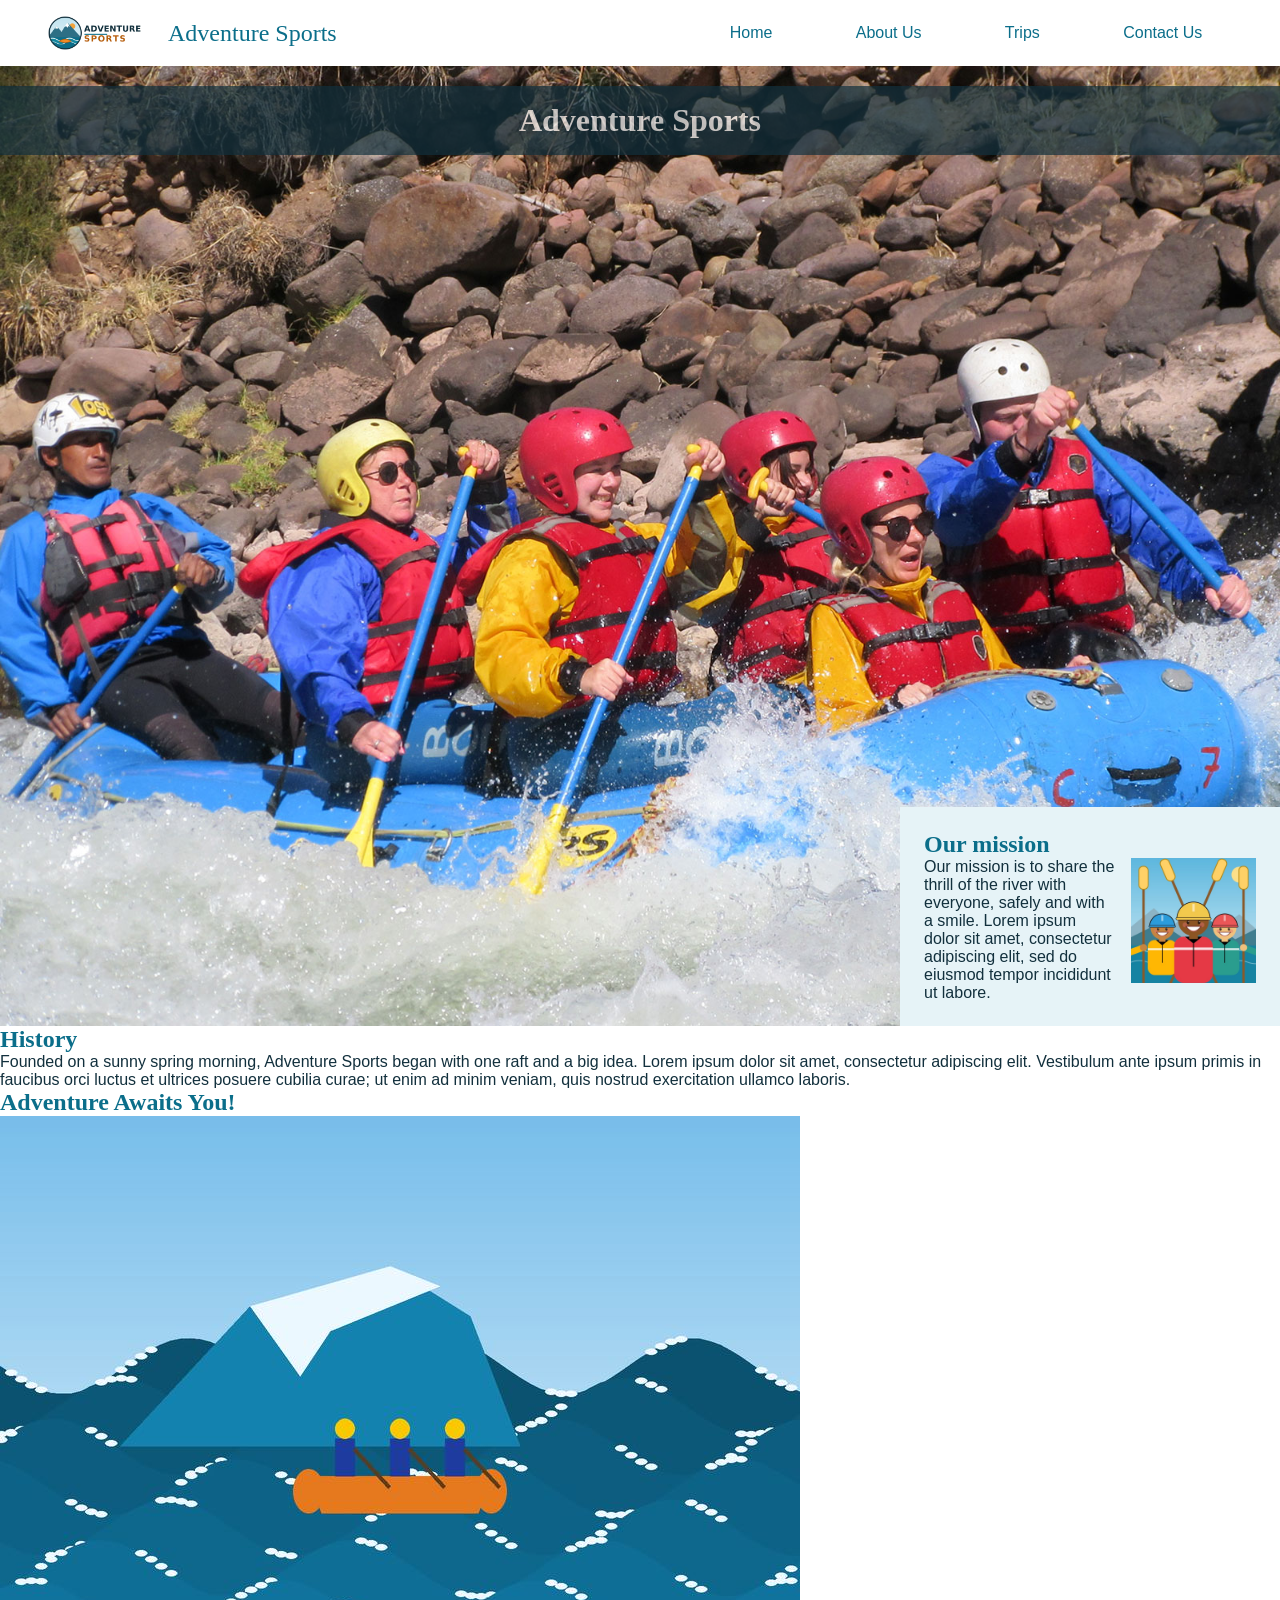
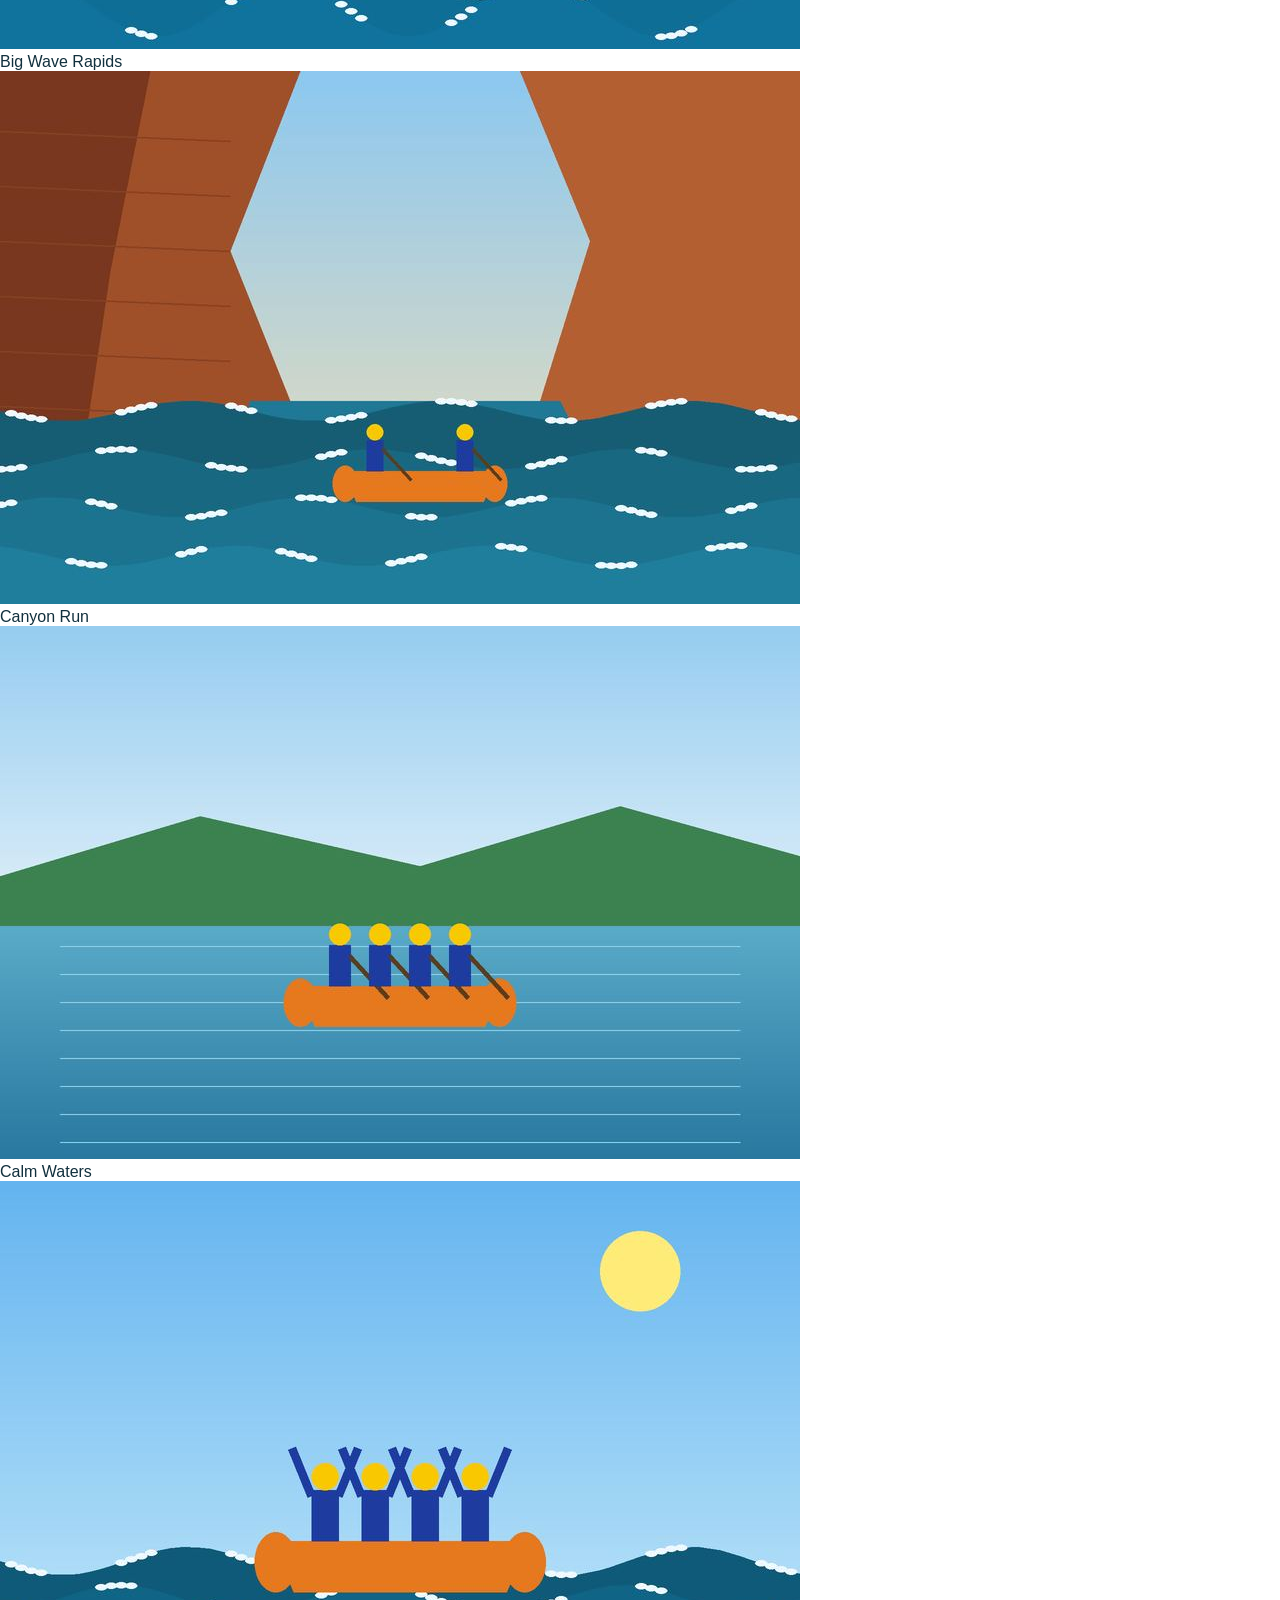
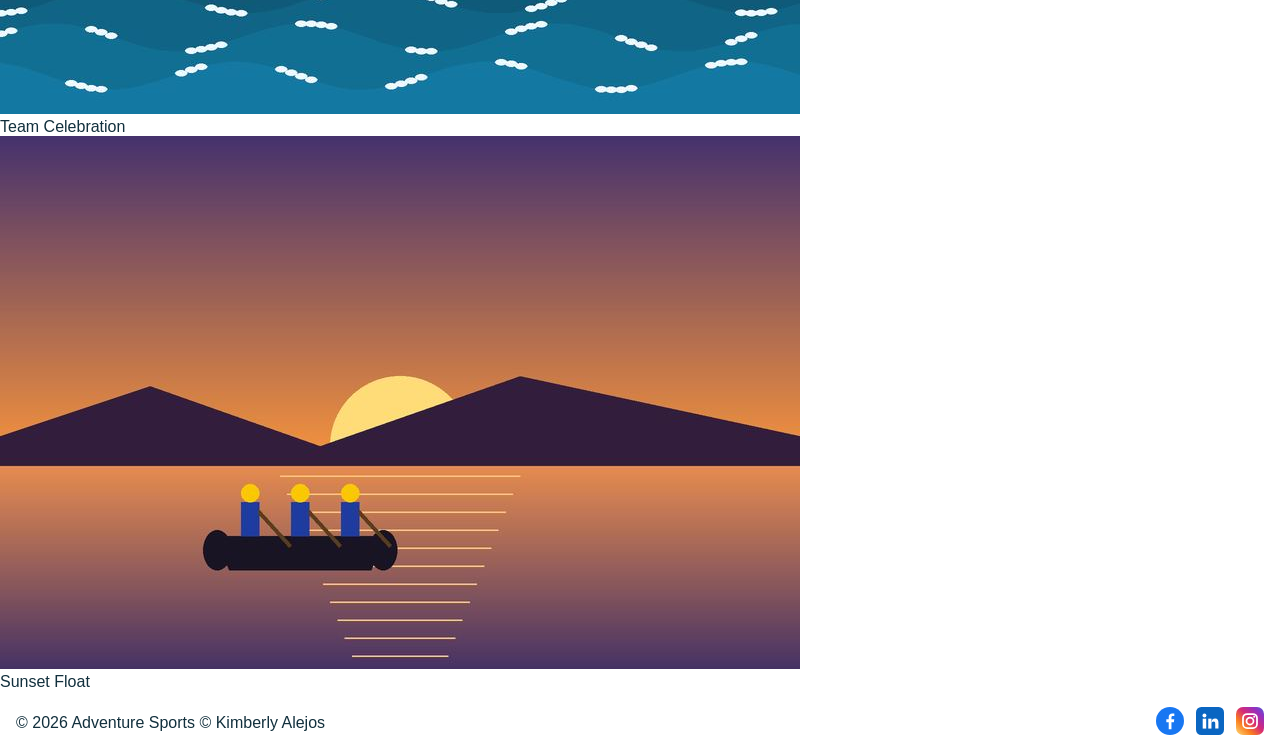
==== wwr/index.html @ a7f76878 "update" ====
<!DOCTYPE html>
<html lang="en">
<head>
  <meta charset="utf-8">
  <meta name="viewport" content="width=device-width, initial-scale=1">
  <title>Home | Adventure Sports</title>
  <meta name="description" content="Adventure Sports offers guided whitewater rafting trips with expert guides, thrilling rapids, and unforgettable river adventures for every skill level.">
  <meta name="author" content="Kimberly Alejos">
  <link rel="stylesheet" href="styles/rafting.css">
</head>
<body>
  <header>
    <img src="images/wwr-logo.png" alt="Adventure Sports logo">
    <div id="logo">Adventure Sports</div>
    <nav>
      <ul class="navigation">
        <li><a href="index.html">Home</a></li>
        <li><a href="about.html">About Us</a></li>
        <li><a href="trips.html">Trips</a></li>
        <li><a href="contact.html">Contact Us</a></li>
      </ul>
    </nav>
  </header>

  <main>
    <div class="hero">
      <img src="images/hero-rafting.jpg" alt="A group of rafters paddling through whitewater rapids">
      <h1>Adventure Sports</h1>
      <article>
        <h2> Our mission</h2>
        <img src="images/happy-rafters.jpg" alt="Smiling guests in helmets and life jackets holding their paddles after a river trip">
        <p>Our mission is to share the thrill of the river with everyone, safely and with a smile. Lorem ipsum dolor sit amet, consectetur adipiscing elit, sed do eiusmod tempor incididunt ut labore.</p>
      </article>
    </div>

    <section>
      <h2>History</h2>
      <p>Founded on a sunny spring morning, Adventure Sports began with one raft and a big idea. Lorem ipsum dolor sit amet, consectetur adipiscing elit. Vestibulum ante ipsum primis in faucibus orci luctus et ultrices posuere cubilia curae; ut enim ad minim veniam, quis nostrud exercitation ullamco laboris.</p>
    </section>

    <section>
      <h2>Adventure Awaits You!</h2>

      <figure>
        <img src="images/rafting-1.jpg" alt="Rafters navigating a large wave in the rapids">
        <figcaption>Big Wave Rapids</figcaption>
      </figure>

      <figure>
        <img src="images/rafting-2.jpg" alt="A guide steering a raft through a narrow canyon">
        <figcaption>Canyon Run</figcaption>
      </figure>

      <figure>
        <img src="images/rafting-3.jpg" alt="Guests paddling together on a calm stretch of river">
        <figcaption>Calm Waters</figcaption>
      </figure>

      <figure>
        <img src="images/rafting-4.jpg" alt="A group cheering after finishing a rafting trip">
        <figcaption>Team Celebration</figcaption>
      </figure>

      <figure>
        <img src="images/rafting-5.jpg" alt="A raft floating at sunset along the river">
        <figcaption>Sunset Float</figcaption>
      </figure>
    </section>
  </main>

  <footer>
    <p>© 2026 Adventure Sports © Kimberly Alejos</p>
    <nav class="socialmedia">
      <a href="https://facebook.com">
        <img src="images/facebook.svg" alt="Facebook icon">
      </a>
      <a href="https://linkedin.com">
        <img src="images/linkedin.svg" alt="LinkedIn icon">
      </a>
      <a href="https://instagram.com">
        <img src="images/instagram.svg" alt="Instagram icon">
      </a>
    </nav>
  </footer>
</body>
</html>
---- wwr/styles/rafting.css ----
* {
  margin: 0;
  padding: 0;
  box-sizing: border-box;
}

body {
  font-family: "Segoe UI", Roboto, Helvetica, Arial, sans-serif;
  color: #12303d;
}

header, main, footer {
  width: 100%
  max-width: 100%;
  margin: 0 auto;
}

h1, h2 {
  font-family: Georgia, "Times New Roman", serif;
  color: #0b6e8a;
}

h1 {
  position: absolute;
  top: 20px;
  width: 100%;
  padding: 16px;
  text-align: center;
  opacity: 0.7;
  background-color: #12303d;
  color: #fff;
}

header {
  display: grid;
  grid-template-columns: 120px 1fr 1fr;
  align-items: center;
  padding: 1rem 3rem;
}

header img {
  width: 100px;
}

header nav ul {
  display: flex;
  gap: 1.5rem;
  list-style: none;
}

header nav a {
  color: #0b6e8a;
  text-decoration: none;
}

header nav a:hover {
  text-decoration: underline;
}

#logo {
  font-family: Georgia, "Times New Roman", serif;
  font-size: 1.5rem;
  color: #0b6e8a;
}

.navigation {
  display: flex;
  list-style: none;
}

.navigation li {
  flex: 1 1 auto;
  text-align: center;
}

.navigation a {
  text-decoration: none;
  color: #0b6e8a;
}

.hero {
  position: relative;
}

.hero > img {
  display: block;
  width: 100%;
  height: auto;
}

.hero-text {
  position: absolute;
  top: 0;
  left: 0;
  width: 100%;
  padding: 0.5rem 1rem;
  text-align: center;
  background: #12303dcc;
}

.hero-text h1,
.hero-text h2 {
  position: static;
  margin: 0;
  color: #e6f3f7;
  font-family: Georgia, "Times New Roman", serif;
}

.hero-text h1 {
  font-size: 2.2rem;
  margin-bottom: 0.3rem;
}

.hero-text h2 {
  font-size: 1rem;
  font-weight: normal;
  line-height: 1.4;
}

.hero article {
  position: absolute;
  right: 0;
  bottom: 0;
  width: 380px;
  padding: 1.5rem;
  background-color: #e6f3f7;
  overflow: hidden;
}

.hero article img {
  display: block;
  float: right;
  width: 125px;
  height: auto;
  margin: 0 0 0.5rem 1rem;
}

footer {
  display: flex;
  justify-content: space-between;
  align-items: center;
  padding: 1rem;
}

.socialmedia {
  display: flex;
  gap: 0.75rem;
}

.socialmedia a {
  text-decoration: none;
}

.socialmedia img {
  width: 28px;
}

.contact-info,
.team {
  text-align: center;
  padding: 1rem;
}

.contact-info h1 {
  position: static;
  opacity: 1;
  background: none;
  padding: 0;
  color: #12303d;
}

.contact-grid {
  display: grid;
  grid-template-columns: 1fr 1fr;
  gap: 1rem;
}

.map iframe {
  width: 100%;
  height: 300px;
  border: 0;
}

.form form,
.purposes {
  display: grid;
  gap: 0.5rem;
}

.form input[type="text"],
.form input[type="email"],
.form textarea {
  width: 100%;
}

.team figure {
  display: inline-block;
  width: 150px;
  margin: 0 1rem;
}

.team img {
  width: 100%;
}
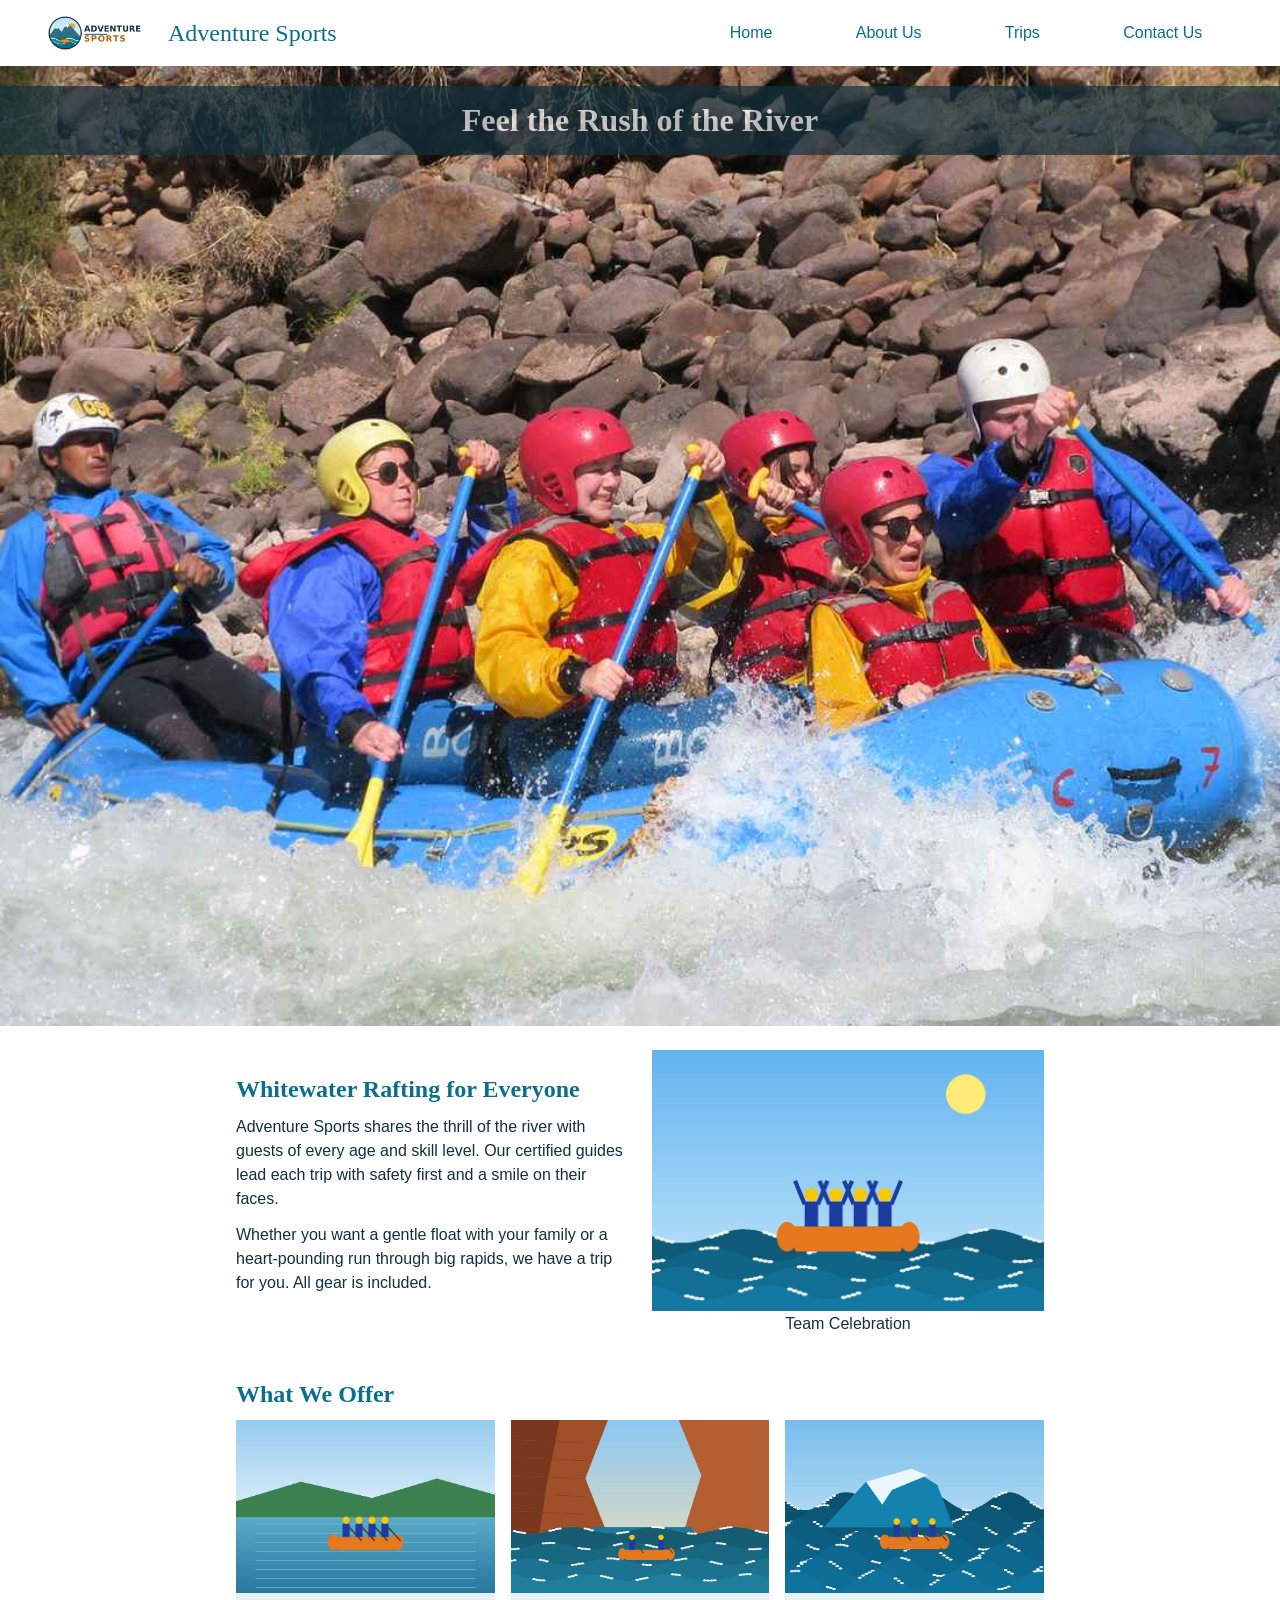
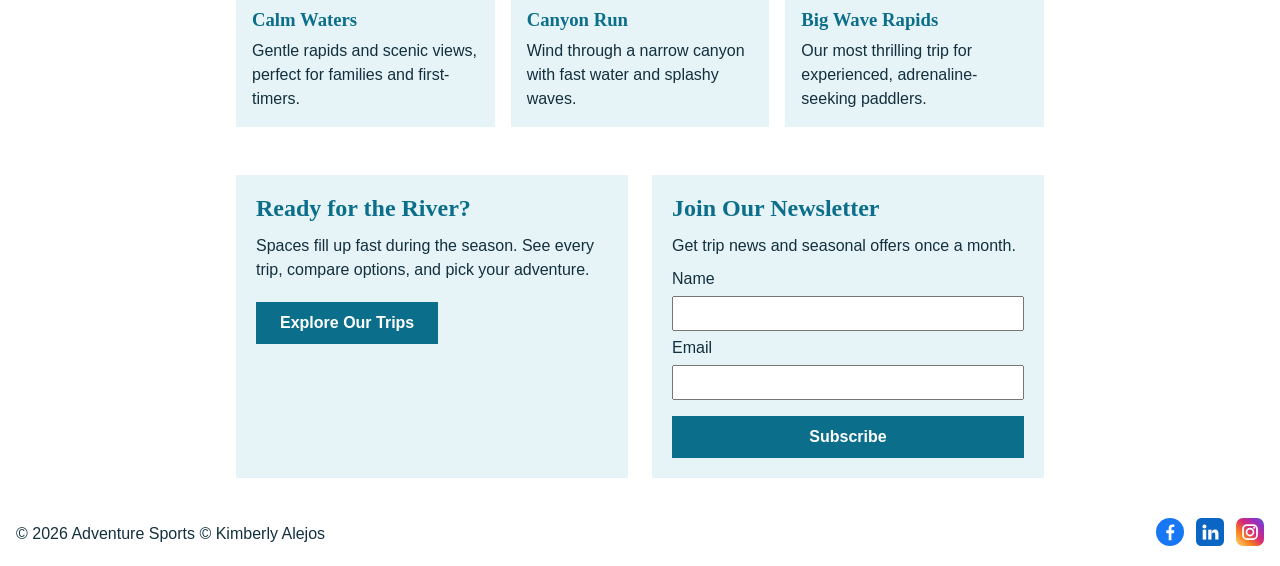
==== commit 77fcb466: "update" ====
--- a/wwr/index.html
+++ b/wwr/index.html
@@ -22,51 +22,78 @@
     </nav>
   </header>
 
-  <main>
+ <main>
     <div class="hero">
       <img src="images/hero-rafting.jpg" alt="A group of rafters paddling through whitewater rapids">
-      <h1>Adventure Sports</h1>
-      <article>
-        <h2> Our mission</h2>
-        <img src="images/happy-rafters.jpg" alt="Smiling guests in helmets and life jackets holding their paddles after a river trip">
-        <p>Our mission is to share the thrill of the river with everyone, safely and with a smile. Lorem ipsum dolor sit amet, consectetur adipiscing elit, sed do eiusmod tempor incididunt ut labore.</p>
-      </article>
+      <h1>Feel the Rush of the River</h1>
     </div>
-
-    <section>
-      <h2>History</h2>
-      <p>Founded on a sunny spring morning, Adventure Sports began with one raft and a big idea. Lorem ipsum dolor sit amet, consectetur adipiscing elit. Vestibulum ante ipsum primis in faucibus orci luctus et ultrices posuere cubilia curae; ut enim ad minim veniam, quis nostrud exercitation ullamco laboris.</p>
+ 
+    <section class="content">
+      <div class="intro-grid">
+        <div>
+          <h2>Whitewater Rafting for Everyone</h2>
+          <p>Adventure Sports shares the thrill of the river with guests of every age and skill level. Our certified guides lead each trip with safety first and a smile on their faces.</p>
+          <p>Whether you want a gentle float with your family or a heart-pounding run through big rapids, we have a trip for you. All gear is included.</p>
+        </div>
+        <figure>
+          <img src="images/rafting-4.jpg" alt="A group cheering after finishing a rafting trip">
+          <figcaption>Team Celebration</figcaption>
+        </figure>
+      </div>
     </section>
-
-    <section>
-      <h2>Adventure Awaits You!</h2>
-
-      <figure>
-        <img src="images/rafting-1.jpg" alt="Rafters navigating a large wave in the rapids">
-        <figcaption>Big Wave Rapids</figcaption>
-      </figure>
-
-      <figure>
-        <img src="images/rafting-2.jpg" alt="A guide steering a raft through a narrow canyon">
-        <figcaption>Canyon Run</figcaption>
-      </figure>
-
-      <figure>
-        <img src="images/rafting-3.jpg" alt="Guests paddling together on a calm stretch of river">
-        <figcaption>Calm Waters</figcaption>
-      </figure>
-
-      <figure>
-        <img src="images/rafting-4.jpg" alt="A group cheering after finishing a rafting trip">
-        <figcaption>Team Celebration</figcaption>
-      </figure>
-
-      <figure>
-        <img src="images/rafting-5.jpg" alt="A raft floating at sunset along the river">
-        <figcaption>Sunset Float</figcaption>
-      </figure>
+ 
+    <section class="content">
+      <h2>What We Offer</h2>
+      <div class="card-grid">
+        <article class="card">
+          <img src="images/rafting-3.jpg" alt="Guests paddling together on a calm stretch of river">
+          <div class="card-body">
+            <h3>Calm Waters</h3>
+            <p>Gentle rapids and scenic views, perfect for families and first-timers.</p>
+          </div>
+        </article>
+        <article class="card">
+          <img src="images/rafting-2.jpg" alt="A guide steering a raft through a narrow canyon">
+          <div class="card-body">
+            <h3>Canyon Run</h3>
+            <p>Wind through a narrow canyon with fast water and splashy waves.</p>
+          </div>
+        </article>
+        <article class="card">
+          <img src="images/rafting-1.jpg" alt="Rafters navigating a large wave in the rapids">
+          <div class="card-body">
+            <h3>Big Wave Rapids</h3>
+            <p>Our most thrilling trip for experienced, adrenaline-seeking paddlers.</p>
+          </div>
+        </article>
+      </div>
+    </section>
+ 
+    <section class="content">
+      <div class="action-grid">
+        <div class="cta-box">
+          <h2>Ready for the River?</h2>
+          <p>Spaces fill up fast during the season. See every trip, compare options, and pick your adventure.</p>
+          <a class="button" href="trips.html">Explore Our Trips</a>
+        </div>
+ 
+        <div class="newsletter-box">
+          <h2>Join Our Newsletter</h2>
+          <p>Get trip news and seasonal offers once a month.</p>
+          <form>
+            <label for="news-name">Name</label>
+            <input type="text" id="news-name" name="name">
+ 
+            <label for="news-email">Email</label>
+            <input type="email" id="news-email" name="email">
+ 
+            <button type="submit">Subscribe</button>
+          </form>
+        </div>
+      </div>
     </section>
   </main>
+ 
 
   <footer>
     <p>© 2026 Adventure Sports © Kimberly Alejos</p>
--- a/wwr/styles/rafting.css
+++ b/wwr/styles/rafting.css
@@ -10,8 +10,8 @@
 }
 
 header, main, footer {
-  width: 100%
-  max-width: 100%;
+  width: 100%;
+  max-width:100%;
   margin: 0 auto;
 }
 
@@ -121,8 +121,8 @@
   position: absolute;
   right: 0;
   bottom: 0;
-  width: 380px;
-  padding: 1.5rem;
+  width: 800px;
+  padding: 2.5rem 1.5rem 1.5rem;
   background-color: #e6f3f7;
   overflow: hidden;
 }
@@ -201,4 +201,161 @@
 
 .team img {
   width: 100%;
+}
+
+.content {
+  width: 840px;
+  max-width: 100%;
+  margin: 0 auto;
+  padding: 1.5rem 1rem;
+}
+
+.content h2 {
+  margin-bottom: 0.75rem;
+}
+
+.content p {
+  margin-bottom: 0.75rem;
+  line-height: 1.5;
+}
+
+
+.trips-intro {
+  text-align: center;
+}
+
+.trips-intro h1 {
+  position: static;
+  opacity: 1;
+  background: none;
+  padding: 0;
+  margin-bottom: 0.5rem;
+  color: #0b6e8a;
+}
+
+
+.intro-grid {
+  display: grid;
+  grid-template-columns: 1fr 1fr;
+  gap: 1.5rem;
+  align-items: center;
+}
+
+.intro-grid img {
+  display: block;
+  width: 100%;
+  height: auto;
+}
+
+.intro-grid figcaption {
+  margin-top: 0.25rem;
+  text-align: center;
+}
+
+
+.card-grid {
+  display: grid;
+  grid-template-columns: 1fr 1fr 1fr;
+  gap: 1rem;
+}
+
+.card-grid.two-col {
+  grid-template-columns: 1fr 1fr;
+}
+
+.card {
+  background-color: #e6f3f7;
+}
+
+.card img {
+  display: block;
+  width: 100%;
+  height: auto;
+}
+
+.card-body {
+  padding: 1rem;
+}
+
+.card-body h3 {
+  margin-bottom: 0.5rem;
+  font-family: Georgia, "Times New Roman", serif;
+  color: #0b6e8a;
+}
+
+.card-body p {
+  margin-bottom: 0;
+  line-height: 1.5;
+}
+
+
+.action-grid {
+  display: grid;
+  grid-template-columns: 1fr 1fr;
+  gap: 1.5rem;
+}
+
+.cta-box,
+.newsletter-box,
+.equipment-box {
+  padding: 1.25rem;
+  background-color: #e6f3f7;
+}
+
+.equipment-box ul {
+  margin: 0 0 0.75rem 1.25rem;
+  line-height: 1.5;
+}
+
+
+.button,
+.newsletter-box button {
+  display: inline-block;
+  margin-top: 0.5rem;
+  padding: 0.75rem 1.5rem;
+  border: 0;
+  background-color: #0b6e8a;
+  color: #fff;
+  font-size: 1rem;
+  font-weight: bold;
+  text-decoration: none;
+}
+
+.button:hover,
+.newsletter-box button:hover {
+  background-color: #12303d;
+}
+
+/* Formulario newsletter */
+.newsletter-box form {
+  display: grid;
+  gap: 0.5rem;
+}
+
+.newsletter-box input {
+  width: 100%;
+  padding: 0.5rem;
+}
+
+
+table {
+  width: 100%;
+}
+
+caption {
+  padding-bottom: 0.5rem;
+  text-align: left;
+  font-weight: bold;
+}
+
+th {
+  padding: 0.75rem;
+  text-align: left;
+  background-color: #0b6e8a;
+  color: #fff;
+}
+
+td {
+  padding: 0.75rem;
+  background-color: #e6f3f7;
 }
